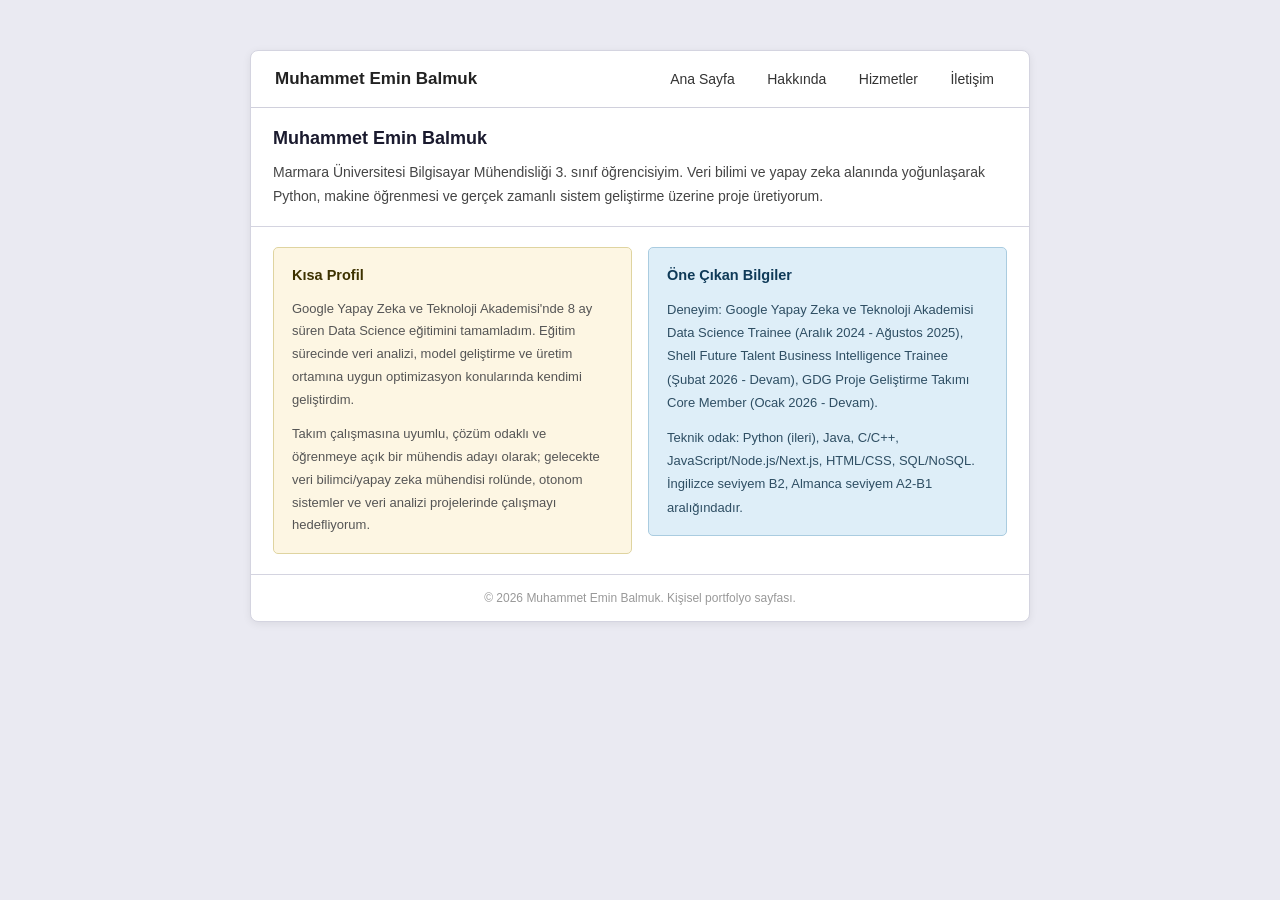
==== index.html @ 81279c02 "update" ====
﻿<!DOCTYPE html>
<html lang="tr">
<head>
    <meta charset="UTF-8">
    <meta name="viewport" content="width=device-width, initial-scale=1.0">
    <title>Muhammet Emin Balmuk - Portfolyo</title>
    <link rel="stylesheet" href="styles/style.css">
</head>
<body>

    <div class="wrapper">

        <!-- NAV BAR -->
        <nav>
            <span class="site-title">Muhammet Emin Balmuk</span>
            <ul>
                <li><a href="index.html" class="active">Ana Sayfa</a></li>
                <li><a href="hakkinda.html">Hakkında</a></li>
                <li><a href="hizmetler.html">Hizmetler</a></li>
                <li><a href="iletisim.html">İletişim</a></li>
            </ul>
        </nav>

        <!-- HEADER -->
        <header>
            <h1>Muhammet Emin Balmuk</h1>
            <p>
                Marmara Üniversitesi Bilgisayar Mühendisliği 3. sınıf öğrencisiyim. Veri bilimi ve yapay zeka
                alanında yoğunlaşarak Python, makine öğrenmesi ve gerçek zamanlı sistem geliştirme üzerine
                proje üretiyorum.
            </p>
        </header>

        <!-- MAIN CONTENT -->
        <main>
            <!-- Sol Sütun: İçerik -->
            <section class="content">
                <h2>Kısa Profil</h2>
                <p>
                    Google Yapay Zeka ve Teknoloji Akademisi'nde 8 ay süren Data Science eğitimini tamamladım.
                    Eğitim sürecinde veri analizi, model geliştirme ve üretim ortamına uygun optimizasyon
                    konularında kendimi geliştirdim.
                </p>
                <p>
                    Takım çalışmasına uyumlu, çözüm odaklı ve öğrenmeye açık bir mühendis adayı olarak;
                    gelecekte veri bilimci/yapay zeka mühendisi rolünde, otonom sistemler ve veri analizi
                    projelerinde çalışmayı hedefliyorum.
                </p>
            </section>

            <!-- Sağ Sütun: Yan Menü / Bilgi -->
            <aside class="sidebar">
                <h2>Öne Çıkan Bilgiler</h2>
                <p>
                    Deneyim: Google Yapay Zeka ve Teknoloji Akademisi Data Science Trainee (Aralık 2024 - Ağustos 2025),
                    Shell Future Talent Business Intelligence Trainee (Şubat 2026 - Devam),
                    GDG Proje Geliştirme Takımı Core Member (Ocak 2026 - Devam).
                </p>
                <p>
                    Teknik odak: Python (ileri), Java, C/C++, JavaScript/Node.js/Next.js, HTML/CSS,
                    SQL/NoSQL. İngilizce seviyem B2, Almanca seviyem A2-B1 aralığındadır.
                </p>
            </aside>
        </main>

        <!-- FOOTER -->
        <footer>
            <p>© 2026 Muhammet Emin Balmuk. Kişisel portfolyo sayfası.</p>
        </footer>

    </div>

</body>
</html>
---- styles/style.css ----
/* GENEL TASARIM */
* {
    box-sizing: border-box;
    margin: 0;
    padding: 0;
}

body {
    background-color: #eaeaf2;
    font-family: Arial, Helvetica, sans-serif;
    color: #333;
    padding: 50px 20px;
}

/* METİN ÖZELLİKLERİ */
h1, h2, p {
    line-height: 1.6;
}

/* WRAPPER BEYAZ KUTU */
.wrapper {
    max-width: 780px;
    margin: 0 auto;
    background-color: #ffffff;
    border: 1px solid #d4d4e0;
    border-radius: 8px;
    overflow: hidden;
    box-shadow: 0 2px 8px rgba(0,0,0,0.07);
}

/* YATAY MENÜ */
nav {
    display: flex;
    align-items: center;
    justify-content: space-between;
    padding: 14px 24px;
    border-bottom: 1px solid #d0d0dc;
}

.site-title {
    font-size: 17px;
    font-weight: bold;
    color: #222;
}

nav ul {
    list-style: none;
}

nav ul li {
    display: inline-block;   /* yatay menü için inline-block */
    margin-left: 6px;
}

/* HİYERARŞİK SEÇİCİ 1 — nav ul içindeki a bağlantıları */
nav ul li a {
    display: inline-block;
    text-decoration: none;
    color: #333;
    font-size: 14px;
    padding: 5px 10px;
    border-radius: 4px;
    border: 1px solid transparent;
    transition: color 0.2s, background-color 0.2s;
}

/* HOVER */
nav ul li a:hover {
    color: #2a5ba8;
    background-color: #dde8f8;
    border-color: #aac0e8;
}

/* HEADER */
header {
    padding: 16px 22px 18px;
    border-bottom: 1px solid #d4d4e0;
}

header h1 {
    font-size: 18px;
    color: #1a1a2e;
    margin-bottom: 8px;
}

header p {
    font-size: 14px;
    color: #444;
    line-height: 1.7;
    text-align: left;
}

.highlight {
    color: #2a6bbf;
    font-weight: normal;
}

/* MAIN */
main {
    padding: 20px 22px;
    font-size: 0;   /* inline-block boşluk sorununu giderir */
}

/* SOL SÜTUN */
.content {
    display: inline-block;   /* iki kutuyu yan yana getirmek için */
    width: calc(50% - 8px);
    margin-right: 16px;
    background-color: #fdf6e3;
    border: 1px solid #dfd4a0;
    border-radius: 5px;
    padding: 16px 18px;
    vertical-align: top;
    font-size: 14px;         /* main'deki font-size:0'dan sıfırlanmasın diye */
}

.content h2 {
    font-size: 14.5px;
    font-weight: bold;
    margin-bottom: 10px;
    color: #3d3200;
}

/* HİYERARŞİK SEÇİCİ 2 — .content içindeki p etiketleri */
.content p {
    font-size: 13px;
    color: #555;
    line-height: 1.75;
    text-align: left;
    margin-bottom: 12px;
}

.content p:last-child {
    margin-bottom: 0;
}

/* YAN BİLGİ SÜTUNU */
.sidebar {
    display: inline-block;
    width: calc(50% - 8px);
    background-color: #deeef8;
    border: 1px solid #aacce0;
    border-radius: 5px;
    padding: 16px 18px;
    vertical-align: top;
    font-size: 14px;
}

.sidebar h2 {
    font-size: 14.5px;
    font-weight: bold;
    margin-bottom: 10px;
    color: #0f3a58;
}

/* HİYERARŞİK SEÇİCİ 3 — .sidebar içindeki p etiketleri */
.sidebar p {
    font-size: 13px;
    color: #2e4e63;
    line-height: 1.8;
    text-align: left;
    margin-bottom: 11px;
}

.sidebar p:last-child {
    margin-bottom: 0;
}

/* FOOTER */
footer {
    border-top: 1px solid #d4d4e0;
    padding: 14px 22px;
    text-align: center;
}

footer p {
    font-size: 12px;
    color: #999;
    text-align: center;
    line-height: 1.5;
}

/* İLETİŞİM FORMU */
.contact-container {
    width: 600px;
    max-width: calc(100% - 44px);
    margin: 0 auto 20px;
    padding: 20px;
    border: 1px solid #d4d4e0;
    border-radius: 6px;
    background-color: #fafafe;
}

.contact-container h2 {
    font-size: 16px;
    margin-bottom: 12px;
    color: #1a1a2e;
}

.contact-container label {
    display: block;
    font-size: 13px;
    margin-bottom: 6px;
    color: #333;
}

.contact-container input,
.contact-container select,
.contact-container textarea {
    width: 100%;
    padding: 10px;
    margin-bottom: 14px;
    border: 1px solid #c9c9d8;
    border-radius: 4px;
    font-size: 13px;
    font-family: Arial, Helvetica, sans-serif;
}

.contact-container textarea {
    resize: vertical;
}

.contact-container button {
    background-color: #2a5ba8;
    color: #fff;
    border: none;
    padding: 10px 18px;
    border-radius: 4px;
    cursor: pointer;
    font-size: 13px;
}

.contact-container button:hover {
    background-color: #224a88;
}
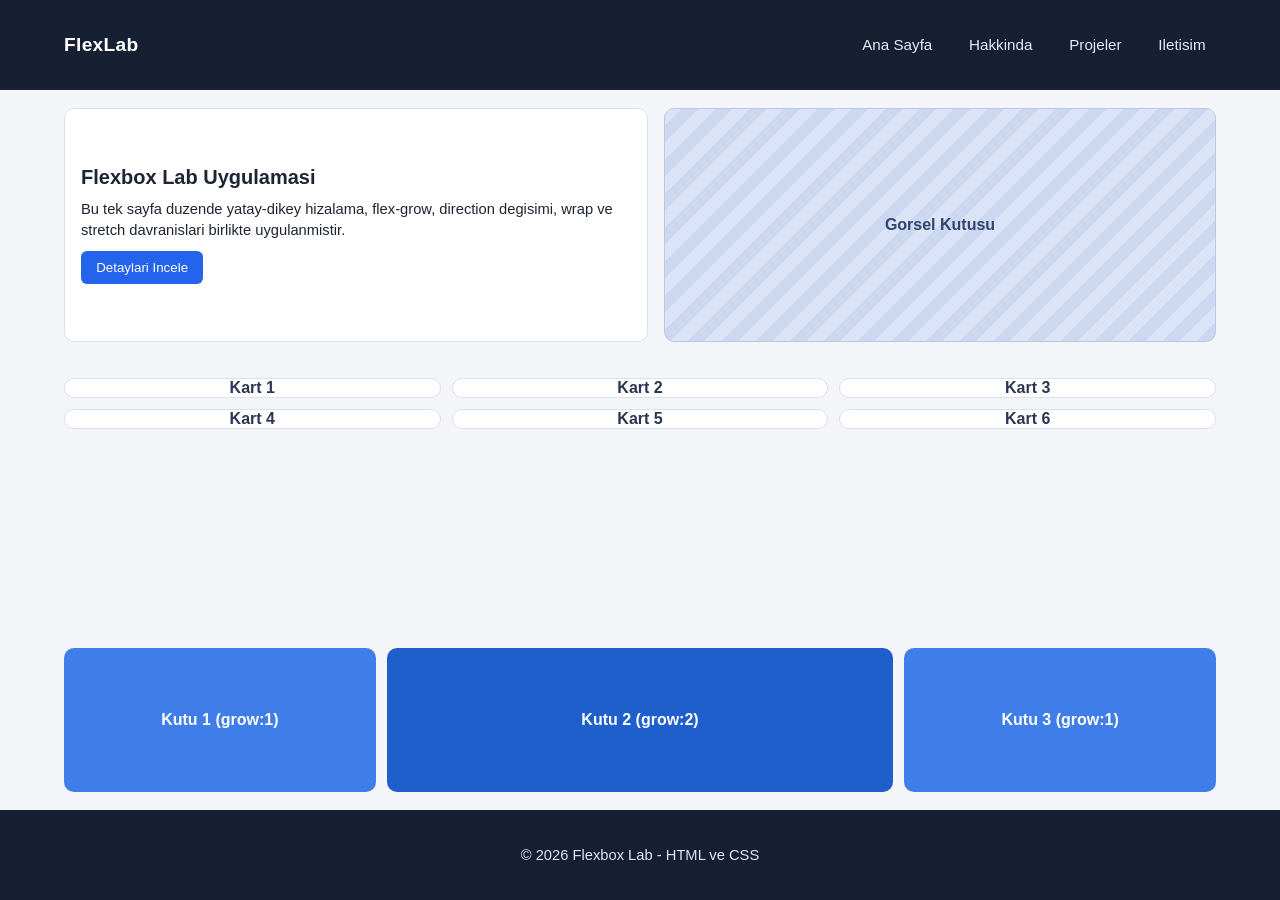
==== commit ea291ef4: "update" ====
--- a/index.html
+++ b/index.html
@@ -3,71 +3,51 @@
 <head>
     <meta charset="UTF-8">
     <meta name="viewport" content="width=device-width, initial-scale=1.0">
-    <title>Muhammet Emin Balmuk - Portfolyo</title>
+    <title>Lab Uygulamasi - Flexbox</title>
     <link rel="stylesheet" href="styles/style.css">
 </head>
 <body>
-
     <div class="wrapper">
-
-        <!-- NAV BAR -->
-        <nav>
-            <span class="site-title">Muhammet Emin Balmuk</span>
-            <ul>
-                <li><a href="index.html" class="active">Ana Sayfa</a></li>
-                <li><a href="hakkinda.html">Hakkında</a></li>
-                <li><a href="hizmetler.html">Hizmetler</a></li>
-                <li><a href="iletisim.html">İletişim</a></li>
+        <nav class="navbar">
+            <div class="logo">FlexLab</div>
+            <ul class="nav-links">
+                <li><a href="#">Ana Sayfa</a></li>
+                <li><a href="#">Hakkinda</a></li>
+                <li><a href="#">Projeler</a></li>
+                <li><a href="#">Iletisim</a></li>
             </ul>
         </nav>
 
-        <!-- HEADER -->
-        <header>
-            <h1>Muhammet Emin Balmuk</h1>
-            <p>
-                Marmara Üniversitesi Bilgisayar Mühendisliği 3. sınıf öğrencisiyim. Veri bilimi ve yapay zeka
-                alanında yoğunlaşarak Python, makine öğrenmesi ve gerçek zamanlı sistem geliştirme üzerine
-                proje üretiyorum.
-            </p>
-        </header>
+        <section class="hero">
+            <div class="hero-content">
+                <h1>Flexbox Lab Uygulamasi</h1>
+                <p>
+                    Bu tek sayfa duzende yatay-dikey hizalama, flex-grow, direction degisimi,
+                    wrap ve stretch davranislari birlikte uygulanmistir.
+                </p>
+                <button type="button">Detaylari Incele</button>
+            </div>
+            <div class="hero-image" aria-hidden="true">Gorsel Kutusu</div>
+        </section>
 
-        <!-- MAIN CONTENT -->
-        <main>
-            <!-- Sol Sütun: İçerik -->
-            <section class="content">
-                <h2>Kısa Profil</h2>
-                <p>
-                    Google Yapay Zeka ve Teknoloji Akademisi'nde 8 ay süren Data Science eğitimini tamamladım.
-                    Eğitim sürecinde veri analizi, model geliştirme ve üretim ortamına uygun optimizasyon
-                    konularında kendimi geliştirdim.
-                </p>
-                <p>
-                    Takım çalışmasına uyumlu, çözüm odaklı ve öğrenmeye açık bir mühendis adayı olarak;
-                    gelecekte veri bilimci/yapay zeka mühendisi rolünde, otonom sistemler ve veri analizi
-                    projelerinde çalışmayı hedefliyorum.
-                </p>
-            </section>
+        <section class="cards-section">
+            <article class="card">Kart 1</article>
+            <article class="card">Kart 2</article>
+            <article class="card">Kart 3</article>
+            <article class="card">Kart 4</article>
+            <article class="card">Kart 5</article>
+            <article class="card">Kart 6</article>
+        </section>
 
-            <!-- Sağ Sütun: Yan Menü / Bilgi -->
-            <aside class="sidebar">
-                <h2>Öne Çıkan Bilgiler</h2>
-                <p>
-                    Deneyim: Google Yapay Zeka ve Teknoloji Akademisi Data Science Trainee (Aralık 2024 - Ağustos 2025),
-                    Shell Future Talent Business Intelligence Trainee (Şubat 2026 - Devam),
-                    GDG Proje Geliştirme Takımı Core Member (Ocak 2026 - Devam).
-                </p>
-                <p>
-                    Teknik odak: Python (ileri), Java, C/C++, JavaScript/Node.js/Next.js, HTML/CSS,
-                    SQL/NoSQL. İngilizce seviyem B2, Almanca seviyem A2-B1 aralığındadır.
-                </p>
-            </aside>
-        </main>
+        <section class="grow-recap">
+            <div class="grow-box box-1">Kutu 1 (grow:1)</div>
+            <div class="grow-box box-2">Kutu 2 (grow:2)</div>
+            <div class="grow-box box-3">Kutu 3 (grow:1)</div>
+        </section>
 
-        <!-- FOOTER -->
-        <footer>
-            <p>© 2026 Muhammet Emin Balmuk. Kişisel portfolyo sayfası.</p>
+        <footer class="footer">
+            <p>© 2026 Flexbox Lab - HTML ve CSS</p>
         </footer>
-
     </div>
 
 </body>
--- a/styles/style.css
+++ b/styles/style.css
@@ -1,4 +1,3 @@
-/* GENEL TASARIM */
 * {
     box-sizing: border-box;
     margin: 0;
@@ -6,230 +5,188 @@
 }
 
 body {
-    background-color: #eaeaf2;
     font-family: Arial, Helvetica, sans-serif;
-    color: #333;
-    padding: 50px 20px;
+    background-color: #f3f5f9;
+    color: #1d2433;
 }
 
-/* METİN ÖZELLİKLERİ */
-h1, h2, p {
-    line-height: 1.6;
+.wrapper {
+    height: 100vh;
+    display: flex;
+    flex-direction: column;
 }
 
-/* WRAPPER BEYAZ KUTU */
-.wrapper {
-    max-width: 780px;
-    margin: 0 auto;
-    background-color: #ffffff;
-    border: 1px solid #d4d4e0;
-    border-radius: 8px;
-    overflow: hidden;
-    box-shadow: 0 2px 8px rgba(0,0,0,0.07);
+/* 1) NAVBAR - 10vh */
+.navbar {
+    height: 10vh;
+    padding: 0 5vw;
+    display: flex;
+    justify-content: space-between;
+    align-items: center;
+    background-color: #172033;
+    color: #fff;
 }
 
-/* YATAY MENÜ */
-nav {
-    display: flex;
-    align-items: center;
-    justify-content: space-between;
-    padding: 14px 24px;
-    border-bottom: 1px solid #d0d0dc;
+.logo {
+    font-size: 1.2rem;
+    font-weight: 700;
+    letter-spacing: 0.3px;
 }
 
-.site-title {
-    font-size: 17px;
-    font-weight: bold;
-    color: #222;
+.nav-links {
+    list-style: none;
+    display: flex;
+    gap: 1rem;
 }
 
-nav ul {
-    list-style: none;
+.nav-links a {
+    color: #e6ebf7;
+    text-decoration: none;
+    font-size: 0.95rem;
+    padding: 0.35rem 0.65rem;
+    border-radius: 6px;
 }
 
-nav ul li {
-    display: inline-block;   /* yatay menü için inline-block */
-    margin-left: 6px;
+.nav-links a:hover {
+    background-color: #25314b;
 }
 
-/* HİYERARŞİK SEÇİCİ 1 — nav ul içindeki a bağlantıları */
-nav ul li a {
-    display: inline-block;
-    text-decoration: none;
-    color: #333;
-    font-size: 14px;
-    padding: 5px 10px;
-    border-radius: 4px;
-    border: 1px solid transparent;
-    transition: color 0.2s, background-color 0.2s;
+/* 2) HERO - 30vh */
+.hero {
+    height: 30vh;
+    padding: 2vh 5vw;
+    display: flex;
+    flex-direction: row;
+    justify-content: space-between;
+    align-items: stretch;
+    gap: 1rem;
 }
 
-/* HOVER */
-nav ul li a:hover {
-    color: #2a5ba8;
-    background-color: #dde8f8;
-    border-color: #aac0e8;
+.hero-content,
+.hero-image {
+    flex: 1;
 }
 
-/* HEADER */
-header {
-    padding: 16px 22px 18px;
-    border-bottom: 1px solid #d4d4e0;
+.hero-content {
+    background-color: #ffffff;
+    border: 1px solid #d9e0ef;
+    border-radius: 10px;
+    padding: 1rem;
+    display: flex;
+    flex-direction: column;
+    justify-content: center;
+    gap: 0.6rem;
 }
 
-header h1 {
-    font-size: 18px;
-    color: #1a1a2e;
-    margin-bottom: 8px;
+.hero-content h1 {
+    font-size: 1.25rem;
 }
 
-header p {
-    font-size: 14px;
-    color: #444;
-    line-height: 1.7;
-    text-align: left;
+.hero-content p {
+    font-size: 0.92rem;
+    line-height: 1.45;
 }
 
-.highlight {
-    color: #2a6bbf;
-    font-weight: normal;
+.hero-content button {
+    width: fit-content;
+    border: none;
+    background-color: #2463eb;
+    color: #fff;
+    padding: 0.55rem 0.95rem;
+    border-radius: 6px;
+    cursor: pointer;
 }
 
-/* MAIN */
-main {
-    padding: 20px 22px;
-    font-size: 0;   /* inline-block boşluk sorununu giderir */
+.hero-image {
+    background: repeating-linear-gradient(
+        135deg,
+        #dbe3f6,
+        #dbe3f6 12px,
+        #ccd7f0 12px,
+        #ccd7f0 24px
+    );
+    border: 1px solid #b9c7e8;
+    border-radius: 10px;
+    display: flex;
+    justify-content: center;
+    align-items: center;
+    font-weight: 700;
+    color: #2f456e;
 }
 
-/* SOL SÜTUN */
-.content {
-    display: inline-block;   /* iki kutuyu yan yana getirmek için */
-    width: calc(50% - 8px);
-    margin-right: 16px;
-    background-color: #fdf6e3;
-    border: 1px solid #dfd4a0;
-    border-radius: 5px;
-    padding: 16px 18px;
-    vertical-align: top;
-    font-size: 14px;         /* main'deki font-size:0'dan sıfırlanmasın diye */
+/* 3) KARTLAR - 30vh */
+.cards-section {
+    height: 30vh;
+    padding: 2vh 5vw;
+    display: flex;
+    flex-wrap: wrap;
+    gap: 0.7rem;
+    align-content: flex-start;
 }
 
-.content h2 {
-    font-size: 14.5px;
-    font-weight: bold;
-    margin-bottom: 10px;
-    color: #3d3200;
+.card {
+    flex: 1 1 calc(33.333% - 0.7rem);
+    min-width: 160px;
+    background-color: #ffffff;
+    border: 1px solid #d9e0ef;
+    border-radius: 10px;
+    display: flex;
+    justify-content: center;
+    align-items: center;
+    font-weight: 700;
+    color: #2b3651;
 }
 
-/* HİYERARŞİK SEÇİCİ 2 — .content içindeki p etiketleri */
-.content p {
-    font-size: 13px;
-    color: #555;
-    line-height: 1.75;
-    text-align: left;
-    margin-bottom: 12px;
+/* 4) FLEX-GROW RECAP - 20vh */
+.grow-recap {
+    height: 20vh;
+    padding: 2vh 5vw;
+    display: flex;
+    align-items: stretch;
+    gap: 0.7rem;
 }
 
-.content p:last-child {
-    margin-bottom: 0;
+.grow-box {
+    border-radius: 10px;
+    display: flex;
+    justify-content: center;
+    align-items: center;
+    font-weight: 700;
+    color: #fff;
 }
 
-/* YAN BİLGİ SÜTUNU */
-.sidebar {
-    display: inline-block;
-    width: calc(50% - 8px);
-    background-color: #deeef8;
-    border: 1px solid #aacce0;
-    border-radius: 5px;
-    padding: 16px 18px;
-    vertical-align: top;
-    font-size: 14px;
+.box-1 {
+    flex-grow: 1;
+    background-color: #3f7de8;
 }
 
-.sidebar h2 {
-    font-size: 14.5px;
-    font-weight: bold;
-    margin-bottom: 10px;
-    color: #0f3a58;
+.box-2 {
+    flex-grow: 2;
+    background-color: #1e5fcb;
 }
 
-/* HİYERARŞİK SEÇİCİ 3 — .sidebar içindeki p etiketleri */
-.sidebar p {
-    font-size: 13px;
-    color: #2e4e63;
-    line-height: 1.8;
-    text-align: left;
-    margin-bottom: 11px;
+.box-3 {
+    flex-grow: 1;
+    background-color: #3f7de8;
 }
 
-.sidebar p:last-child {
-    margin-bottom: 0;
+/* 5) FOOTER - 10vh */
+.footer {
+    height: 10vh;
+    display: flex;
+    justify-content: center;
+    align-items: center;
+    background-color: #172033;
+    color: #dbe5ff;
+    font-size: 0.92rem;
 }
 
-/* FOOTER */
-footer {
-    border-top: 1px solid #d4d4e0;
-    padding: 14px 22px;
-    text-align: center;
+@media (max-width: 820px) {
+    .hero {
+        flex-direction: column;
+    }
+
+    .cards-section {
+        align-content: center;
+    }
 }
-
-footer p {
-    font-size: 12px;
-    color: #999;
-    text-align: center;
-    line-height: 1.5;
-}
-
-/* İLETİŞİM FORMU */
-.contact-container {
-    width: 600px;
-    max-width: calc(100% - 44px);
-    margin: 0 auto 20px;
-    padding: 20px;
-    border: 1px solid #d4d4e0;
-    border-radius: 6px;
-    background-color: #fafafe;
-}
-
-.contact-container h2 {
-    font-size: 16px;
-    margin-bottom: 12px;
-    color: #1a1a2e;
-}
-
-.contact-container label {
-    display: block;
-    font-size: 13px;
-    margin-bottom: 6px;
-    color: #333;
-}
-
-.contact-container input,
-.contact-container select,
-.contact-container textarea {
-    width: 100%;
-    padding: 10px;
-    margin-bottom: 14px;
-    border: 1px solid #c9c9d8;
-    border-radius: 4px;
-    font-size: 13px;
-    font-family: Arial, Helvetica, sans-serif;
-}
-
-.contact-container textarea {
-    resize: vertical;
-}
-
-.contact-container button {
-    background-color: #2a5ba8;
-    color: #fff;
-    border: none;
-    padding: 10px 18px;
-    border-radius: 4px;
-    cursor: pointer;
-    font-size: 13px;
-}
-
-.contact-container button:hover {
-    background-color: #224a88;
-}
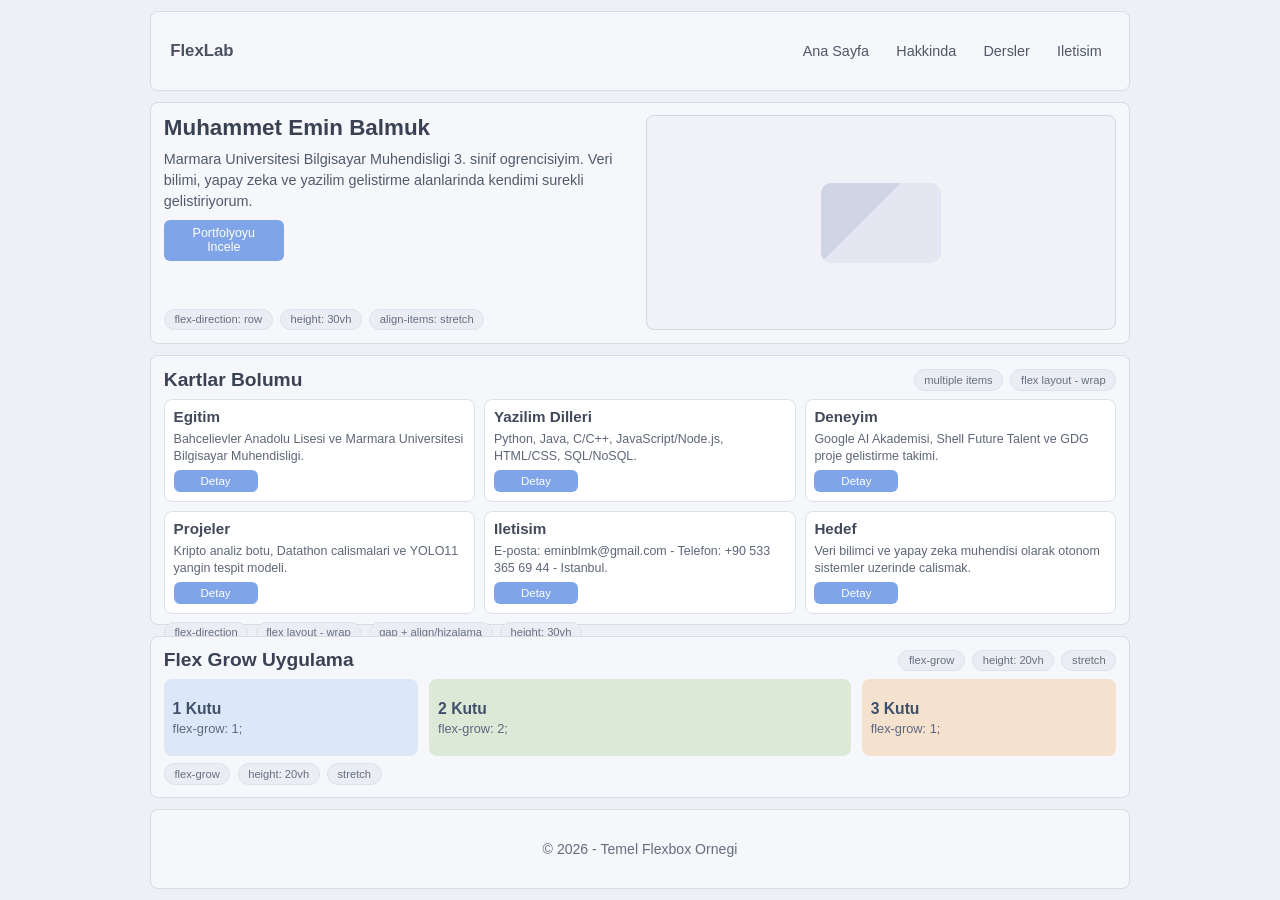
==== commit 8c85d494: "tasarım update" ====
--- a/index.html
+++ b/index.html
@@ -4,7 +4,7 @@
     <meta charset="UTF-8">
     <meta name="viewport" content="width=device-width, initial-scale=1.0">
     <title>Lab Uygulamasi - Flexbox</title>
-    <link rel="stylesheet" href="styles/style.css">
+    <link rel="stylesheet" href="style.css">
 </head>
 <body>
     <div class="wrapper">
@@ -13,40 +13,115 @@
             <ul class="nav-links">
                 <li><a href="#">Ana Sayfa</a></li>
                 <li><a href="#">Hakkinda</a></li>
-                <li><a href="#">Projeler</a></li>
+                <li><a href="#">Dersler</a></li>
                 <li><a href="#">Iletisim</a></li>
             </ul>
         </nav>
 
         <section class="hero">
             <div class="hero-content">
-                <h1>Flexbox Lab Uygulamasi</h1>
+                <h1>Muhammet Emin Balmuk</h1>
                 <p>
-                    Bu tek sayfa duzende yatay-dikey hizalama, flex-grow, direction degisimi,
-                    wrap ve stretch davranislari birlikte uygulanmistir.
+                    Marmara Universitesi Bilgisayar Muhendisligi 3. sinif ogrencisiyim.
+                    Veri bilimi, yapay zeka ve yazilim gelistirme alanlarinda kendimi
+                    surekli gelistiriyorum.
                 </p>
-                <button type="button">Detaylari Incele</button>
+                <button type="button">Portfolyoyu Incele</button>
+                <div class="meta-row">
+                    <span class="pill">flex-direction: row</span>
+                    <span class="pill">height: 30vh</span>
+                    <span class="pill">align-items: stretch</span>
+                </div>
             </div>
-            <div class="hero-image" aria-hidden="true">Gorsel Kutusu</div>
+            <div class="hero-image" aria-hidden="true">
+                <div class="image-shape"></div>
+            </div>
         </section>
 
-        <section class="cards-section">
-            <article class="card">Kart 1</article>
-            <article class="card">Kart 2</article>
-            <article class="card">Kart 3</article>
-            <article class="card">Kart 4</article>
-            <article class="card">Kart 5</article>
-            <article class="card">Kart 6</article>
+        <section class="cards-panel">
+            <div class="panel-head">
+                <h2>Kartlar Bolumu</h2>
+                <div class="meta-row compact">
+                    <span class="pill">multiple items</span>
+                    <span class="pill">flex layout - wrap</span>
+                </div>
+            </div>
+
+            <div class="cards-section">
+                <article class="card">
+                    <h3>Egitim</h3>
+                    <p>Bahcelievler Anadolu Lisesi ve Marmara Universitesi Bilgisayar Muhendisligi.</p>
+                    <button type="button">Detay</button>
+                </article>
+                <article class="card">
+                    <h3>Yazilim Dilleri</h3>
+                    <p>Python, Java, C/C++, JavaScript/Node.js, HTML/CSS, SQL/NoSQL.</p>
+                    <button type="button">Detay</button>
+                </article>
+                <article class="card">
+                    <h3>Deneyim</h3>
+                    <p>Google AI Akademisi, Shell Future Talent ve GDG proje gelistirme takimi.</p>
+                    <button type="button">Detay</button>
+                </article>
+                <article class="card">
+                    <h3>Projeler</h3>
+                    <p>Kripto analiz botu, Datathon calismalari ve YOLO11 yangin tespit modeli.</p>
+                    <button type="button">Detay</button>
+                </article>
+                <article class="card">
+                    <h3>Iletisim</h3>
+                    <p>E-posta: eminblmk@gmail.com - Telefon: +90 533 365 69 44 - Istanbul.</p>
+                    <button type="button">Detay</button>
+                </article>
+                <article class="card">
+                    <h3>Hedef</h3>
+                    <p>Veri bilimci ve yapay zeka muhendisi olarak otonom sistemler uzerinde calismak.</p>
+                    <button type="button">Detay</button>
+                </article>
+            </div>
+
+            <div class="meta-row">
+                <span class="pill">flex-direction</span>
+                <span class="pill">flex layout - wrap</span>
+                <span class="pill">gap + align/hizalama</span>
+                <span class="pill">height: 30vh</span>
+            </div>
         </section>
 
-        <section class="grow-recap">
-            <div class="grow-box box-1">Kutu 1 (grow:1)</div>
-            <div class="grow-box box-2">Kutu 2 (grow:2)</div>
-            <div class="grow-box box-3">Kutu 3 (grow:1)</div>
+        <section class="grow-panel">
+            <div class="panel-head">
+                <h2>Flex Grow Uygulama</h2>
+                <div class="meta-row compact">
+                    <span class="pill">flex-grow</span>
+                    <span class="pill">height: 20vh</span>
+                    <span class="pill">stretch</span>
+                </div>
+            </div>
+
+            <div class="grow-recap">
+                <div class="grow-box box-1">
+                    <h3>1 Kutu</h3>
+                    <p>flex-grow: 1;</p>
+                </div>
+                <div class="grow-box box-2">
+                    <h3>2 Kutu</h3>
+                    <p>flex-grow: 2;</p>
+                </div>
+                <div class="grow-box box-3">
+                    <h3>3 Kutu</h3>
+                    <p>flex-grow: 1;</p>
+                </div>
+            </div>
+
+            <div class="meta-row">
+                <span class="pill">flex-grow</span>
+                <span class="pill">height: 20vh</span>
+                <span class="pill">stretch</span>
+            </div>
         </section>
 
         <footer class="footer">
-            <p>© 2026 Flexbox Lab - HTML ve CSS</p>
+            <p>© 2026 - Temel Flexbox Ornegi</p>
         </footer>
     </div>
 
--- a/style.css
+++ b/style.css
@@ -0,0 +1,313 @@
+* {
+    box-sizing: border-box;
+    margin: 0;
+    padding: 0;
+}
+
+body {
+    font-family: Arial, Helvetica, sans-serif;
+    background-color: #eef0f5;
+    color: #2a3141;
+}
+
+.wrapper {
+    height: 100vh;
+    width: 86vw;
+    max-width: 980px;
+    margin: 0 auto;
+    padding: 1.2vh 0;
+    display: flex;
+    flex-direction: column;
+    gap: 1.2vh;
+}
+
+/* 1) Navbar - 10vh */
+.navbar {
+    height: 10vh;
+    padding: 0 1.2rem;
+    display: flex;
+    justify-content: space-between;
+    align-items: center;
+    background-color: #f6f7fb;
+    border: 1px solid #d8dbe4;
+    border-radius: 8px;
+}
+
+.logo {
+    font-size: 1.05rem;
+    font-weight: 700;
+    color: #4a5262;
+}
+
+.nav-links {
+    list-style: none;
+    display: flex;
+    gap: 0.7rem;
+}
+
+.nav-links a {
+    text-decoration: none;
+    color: #4f5768;
+    font-size: 0.9rem;
+    padding: 0.25rem 0.5rem;
+    border-radius: 6px;
+}
+
+.nav-links a:hover {
+    background-color: #e8ebf4;
+}
+
+/* 2) Hero - 30vh */
+.hero {
+    height: 30vh;
+    padding: 0.8rem;
+    display: flex;
+    flex-direction: row;
+    justify-content: space-between;
+    align-items: stretch;
+    gap: 0.9rem;
+    background-color: #f6f7fb;
+    border: 1px solid #d8dbe4;
+    border-radius: 8px;
+}
+
+.hero-content,
+.hero-image {
+    flex: 1;
+}
+
+.hero-content {
+    display: flex;
+    flex-direction: column;
+    justify-content: center;
+    gap: 0.5rem;
+}
+
+.hero-content h1 {
+    font-size: 1.4rem;
+    color: #394153;
+}
+
+.hero-content p {
+    font-size: 0.9rem;
+    line-height: 1.45;
+    color: #505a6d;
+}
+
+.hero-content button {
+    width: 120px;
+    border: none;
+    border-radius: 6px;
+    background-color: #7fa5e8;
+    color: #fff;
+    padding: 0.4rem 0.75rem;
+    font-size: 0.78rem;
+    cursor: pointer;
+}
+
+.hero-image {
+    display: flex;
+    justify-content: center;
+    align-items: center;
+    background-color: #f0f2f7;
+    border: 1px solid #d4d8e1;
+    border-radius: 8px;
+}
+
+.image-shape {
+    width: 120px;
+    height: 80px;
+    border-radius: 10px;
+    background: linear-gradient(135deg, #cfd5e4 40%, #e4e7f1 40%);
+}
+
+/* Meta labels */
+.meta-row {
+    display: flex;
+    flex-wrap: wrap;
+    gap: 0.45rem;
+    margin-top: auto;
+}
+
+.meta-row.compact {
+    margin-top: 0;
+}
+
+.pill {
+    display: inline-flex;
+    align-items: center;
+    justify-content: center;
+    border-radius: 999px;
+    border: 1px solid #dde1ea;
+    background-color: #eaedf4;
+    color: #686f80;
+    padding: 0.24rem 0.6rem;
+    font-size: 0.7rem;
+}
+
+/* 3) Cards - 30vh */
+.cards-panel {
+    height: 30vh;
+    padding: 0.8rem;
+    display: flex;
+    flex-direction: column;
+    background-color: #f6f7fb;
+    border: 1px solid #d8dbe4;
+    border-radius: 8px;
+}
+
+.panel-head {
+    display: flex;
+    justify-content: space-between;
+    align-items: center;
+    margin-bottom: 0.5rem;
+}
+
+.panel-head h2 {
+    font-size: 1.2rem;
+    color: #3a4254;
+}
+
+.cards-section {
+    flex: 1;
+    display: flex;
+    flex-wrap: wrap;
+    gap: 0.55rem;
+    align-content: flex-start;
+    margin-bottom: 0.5rem;
+}
+
+.card {
+    flex: 1 1 calc(33.333% - 0.55rem);
+    min-width: 170px;
+    display: flex;
+    flex-direction: column;
+    align-items: flex-start;
+    gap: 0.35rem;
+    padding: 0.55rem;
+    border: 1px solid #dce0e8;
+    border-radius: 8px;
+    background-color: #fff;
+}
+
+.card h3 {
+    font-size: 0.95rem;
+    color: #41495a;
+}
+
+.card p {
+    font-size: 0.78rem;
+    line-height: 1.35;
+    color: #5e6678;
+}
+
+.card button {
+    margin-top: auto;
+    width: 84px;
+    border: none;
+    border-radius: 6px;
+    background-color: #7fa5e8;
+    color: #fff;
+    padding: 0.3rem 0.5rem;
+    font-size: 0.72rem;
+    cursor: pointer;
+}
+
+/* 4) Flex-grow recap - 20vh */
+.grow-panel {
+    height: 20vh;
+    padding: 0.8rem;
+    display: flex;
+    flex-direction: column;
+    background-color: #f6f7fb;
+    border: 1px solid #d8dbe4;
+    border-radius: 8px;
+}
+
+.grow-recap {
+    flex: 1;
+    display: flex;
+    align-items: stretch;
+    gap: 0.7rem;
+    margin-bottom: 0.45rem;
+}
+
+.grow-box {
+    display: flex;
+    flex-direction: column;
+    justify-content: center;
+    align-items: flex-start;
+    gap: 0.2rem;
+    padding: 0.55rem;
+    border-radius: 8px;
+}
+
+.grow-box h3 {
+    font-size: 0.98rem;
+    color: #41506a;
+}
+
+.grow-box p {
+    font-size: 0.8rem;
+    color: #5d6880;
+}
+
+.box-1 {
+    flex-grow: 1;
+    background-color: #dce8f8;
+}
+
+.box-2 {
+    flex-grow: 2;
+    background-color: #dbe9d6;
+}
+
+.box-3 {
+    flex-grow: 1;
+    background-color: #f4e2cf;
+}
+
+/* 5) Footer - 10vh */
+.footer {
+    height: 10vh;
+    display: flex;
+    justify-content: center;
+    align-items: center;
+    background-color: #f6f7fb;
+    border: 1px solid #d8dbe4;
+    border-radius: 8px;
+    color: #646d7e;
+    font-size: 0.88rem;
+}
+
+@media (max-width: 820px) {
+    .wrapper {
+        width: 94vw;
+        height: auto;
+        min-height: 100vh;
+    }
+
+    .navbar,
+    .hero,
+    .cards-panel,
+    .grow-panel,
+    .footer {
+        height: auto;
+        min-height: 10vh;
+    }
+
+    .panel-head {
+        flex-direction: column;
+        align-items: flex-start;
+        gap: 0.5rem;
+    }
+
+    .hero {
+        flex-direction: column;
+    }
+
+    .cards-section,
+    .grow-recap {
+        align-content: stretch;
+    }
+}
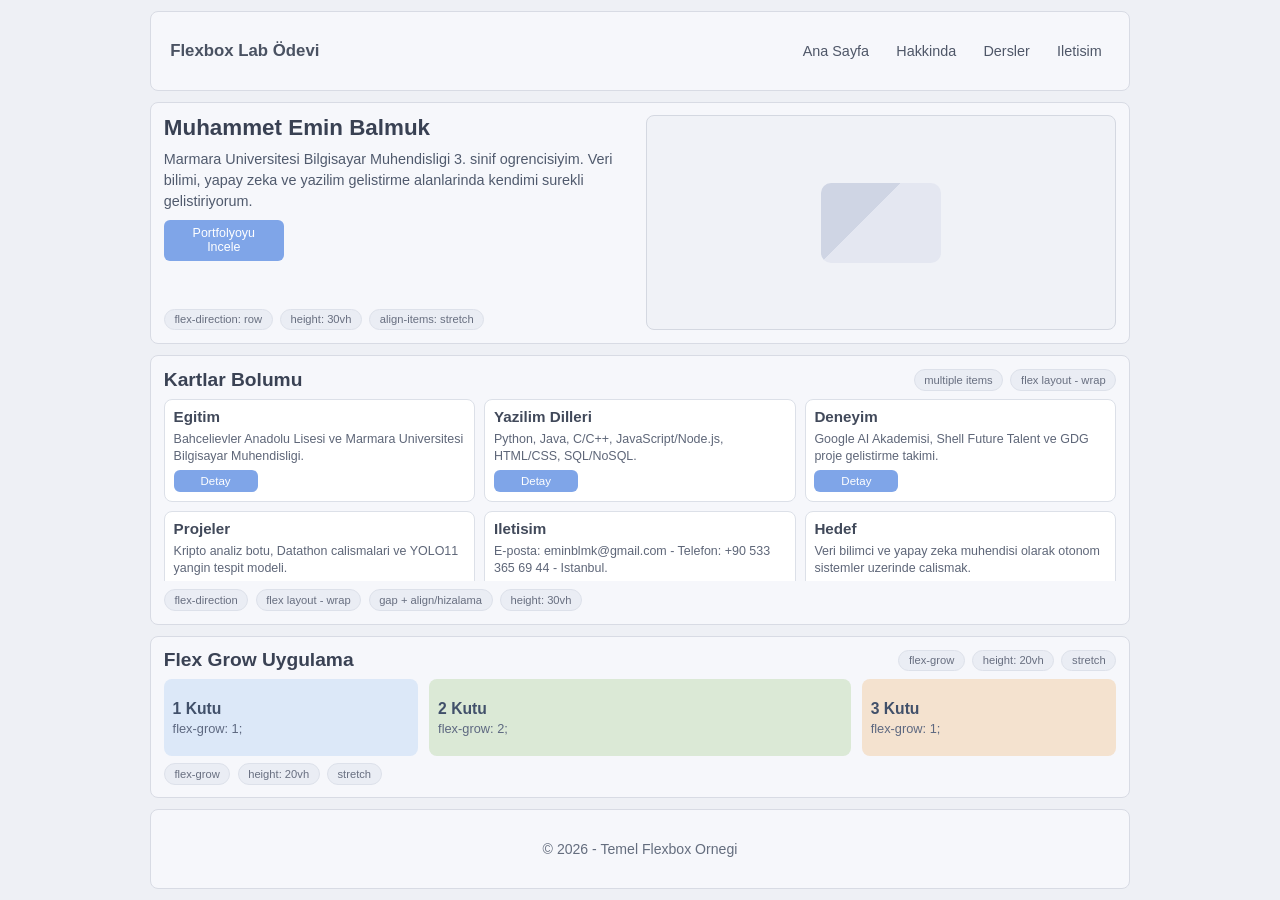
==== commit 03208385: "bug fiz" ====
--- a/index.html
+++ b/index.html
@@ -9,7 +9,7 @@
 <body>
     <div class="wrapper">
         <nav class="navbar">
-            <div class="logo">FlexLab</div>
+            <div class="logo">Flexbox Lab Ödevi</div>
             <ul class="nav-links">
                 <li><a href="#">Ana Sayfa</a></li>
                 <li><a href="#">Hakkinda</a></li>
@@ -47,37 +47,39 @@
                 </div>
             </div>
 
-            <div class="cards-section">
-                <article class="card">
-                    <h3>Egitim</h3>
-                    <p>Bahcelievler Anadolu Lisesi ve Marmara Universitesi Bilgisayar Muhendisligi.</p>
-                    <button type="button">Detay</button>
-                </article>
-                <article class="card">
-                    <h3>Yazilim Dilleri</h3>
-                    <p>Python, Java, C/C++, JavaScript/Node.js, HTML/CSS, SQL/NoSQL.</p>
-                    <button type="button">Detay</button>
-                </article>
-                <article class="card">
-                    <h3>Deneyim</h3>
-                    <p>Google AI Akademisi, Shell Future Talent ve GDG proje gelistirme takimi.</p>
-                    <button type="button">Detay</button>
-                </article>
-                <article class="card">
-                    <h3>Projeler</h3>
-                    <p>Kripto analiz botu, Datathon calismalari ve YOLO11 yangin tespit modeli.</p>
-                    <button type="button">Detay</button>
-                </article>
-                <article class="card">
-                    <h3>Iletisim</h3>
-                    <p>E-posta: eminblmk@gmail.com - Telefon: +90 533 365 69 44 - Istanbul.</p>
-                    <button type="button">Detay</button>
-                </article>
-                <article class="card">
-                    <h3>Hedef</h3>
-                    <p>Veri bilimci ve yapay zeka muhendisi olarak otonom sistemler uzerinde calismak.</p>
-                    <button type="button">Detay</button>
-                </article>
+            <div class="cards-wrap">
+                <div class="cards-section">
+                    <article class="card">
+                        <h3>Egitim</h3>
+                        <p>Bahcelievler Anadolu Lisesi ve Marmara Universitesi Bilgisayar Muhendisligi.</p>
+                        <button type="button">Detay</button>
+                    </article>
+                    <article class="card">
+                        <h3>Yazilim Dilleri</h3>
+                        <p>Python, Java, C/C++, JavaScript/Node.js, HTML/CSS, SQL/NoSQL.</p>
+                        <button type="button">Detay</button>
+                    </article>
+                    <article class="card">
+                        <h3>Deneyim</h3>
+                        <p>Google AI Akademisi, Shell Future Talent ve GDG proje gelistirme takimi.</p>
+                        <button type="button">Detay</button>
+                    </article>
+                    <article class="card">
+                        <h3>Projeler</h3>
+                        <p>Kripto analiz botu, Datathon calismalari ve YOLO11 yangin tespit modeli.</p>
+                        <button type="button">Detay</button>
+                    </article>
+                    <article class="card">
+                        <h3>Iletisim</h3>
+                        <p>E-posta: eminblmk@gmail.com - Telefon: +90 533 365 69 44 - Istanbul.</p>
+                        <button type="button">Detay</button>
+                    </article>
+                    <article class="card">
+                        <h3>Hedef</h3>
+                        <p>Veri bilimci ve yapay zeka muhendisi olarak otonom sistemler uzerinde calismak.</p>
+                        <button type="button">Detay</button>
+                    </article>
+                </div>
             </div>
 
             <div class="meta-row">
--- a/style.css
+++ b/style.css
@@ -168,13 +168,18 @@
     color: #3a4254;
 }
 
+.cards-wrap {
+    flex: 1;
+    min-height: 0;
+    overflow: auto;
+    margin-bottom: 0.5rem;
+}
+
 .cards-section {
-    flex: 1;
     display: flex;
     flex-wrap: wrap;
     gap: 0.55rem;
     align-content: flex-start;
-    margin-bottom: 0.5rem;
 }
 
 .card {
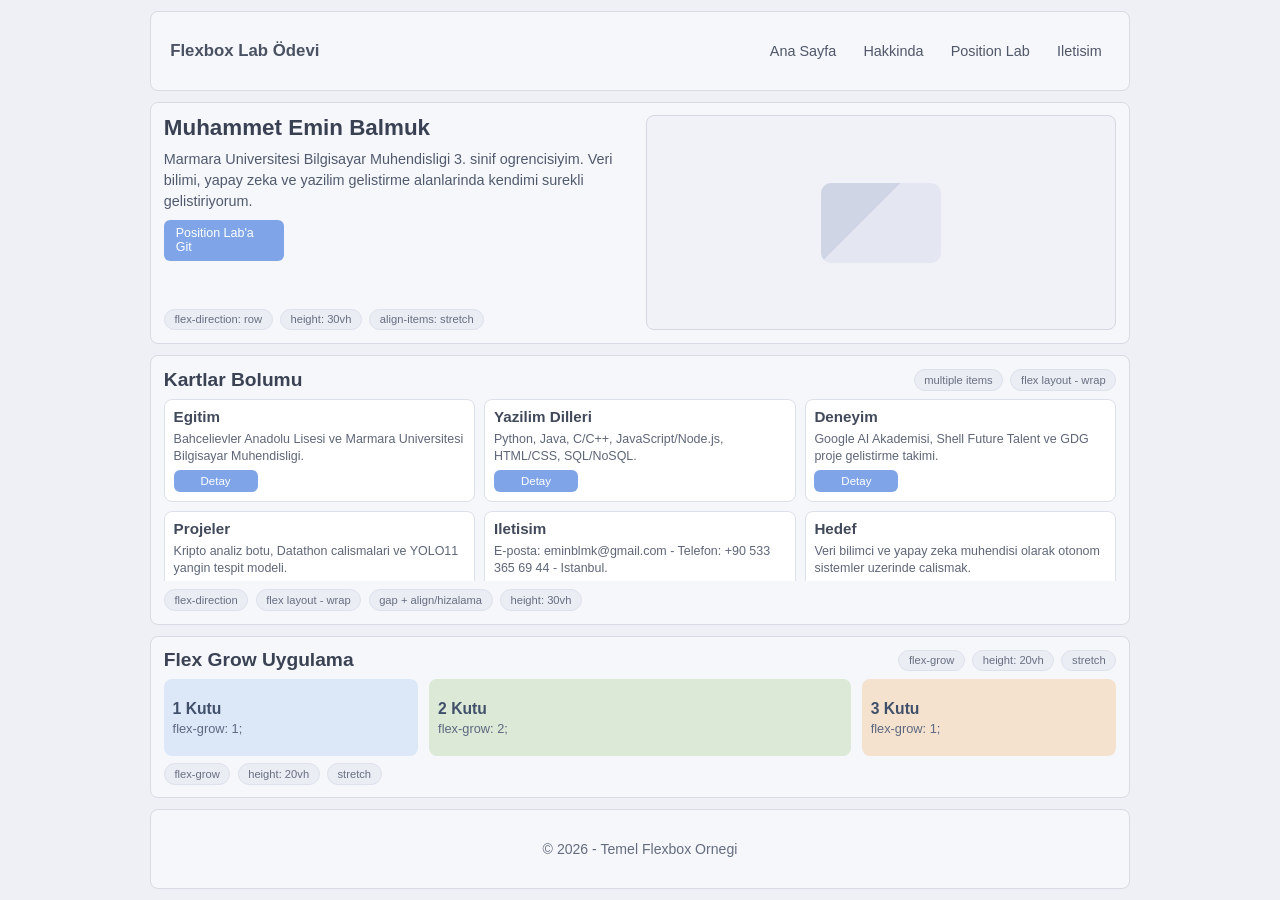
==== commit 4f0dbfe5: "etkinlik" ====
--- a/index.html
+++ b/index.html
@@ -8,15 +8,15 @@
 </head>
 <body>
     <div class="wrapper">
-        <nav class="navbar">
-            <div class="logo">Flexbox Lab Ödevi</div>
-            <ul class="nav-links">
-                <li><a href="#">Ana Sayfa</a></li>
-                <li><a href="#">Hakkinda</a></li>
-                <li><a href="#">Dersler</a></li>
-                <li><a href="#">Iletisim</a></li>
-            </ul>
-        </nav>
+        <nav class="navbar">
+            <div class="logo">Flexbox Lab Ödevi</div>
+            <ul class="nav-links">
+                <li><a href="index.html">Ana Sayfa</a></li>
+                <li><a href="hakkinda.html">Hakkinda</a></li>
+                <li><a href="lab-position.html">Position Lab</a></li>
+                <li><a href="iletisim.html">Iletisim</a></li>
+            </ul>
+        </nav>
 
         <section class="hero">
             <div class="hero-content">
@@ -26,10 +26,10 @@
                     Veri bilimi, yapay zeka ve yazilim gelistirme alanlarinda kendimi
                     surekli gelistiriyorum.
                 </p>
-                <button type="button">Portfolyoyu Incele</button>
-                <div class="meta-row">
-                    <span class="pill">flex-direction: row</span>
-                    <span class="pill">height: 30vh</span>
+                <a class="hero-link" href="lab-position.html">Position Lab'a Git</a>
+                <div class="meta-row">
+                    <span class="pill">flex-direction: row</span>
+                    <span class="pill">height: 30vh</span>
                     <span class="pill">align-items: stretch</span>
                 </div>
             </div>
--- a/style.css
+++ b/style.css
@@ -94,7 +94,8 @@
     color: #505a6d;
 }
 
-.hero-content button {
+.hero-content button,
+.hero-link {
     width: 120px;
     border: none;
     border-radius: 6px;
@@ -103,6 +104,13 @@
     padding: 0.4rem 0.75rem;
     font-size: 0.78rem;
     cursor: pointer;
+}
+
+.hero-link {
+    display: inline-flex;
+    align-items: center;
+    justify-content: center;
+    text-decoration: none;
 }
 
 .hero-image {
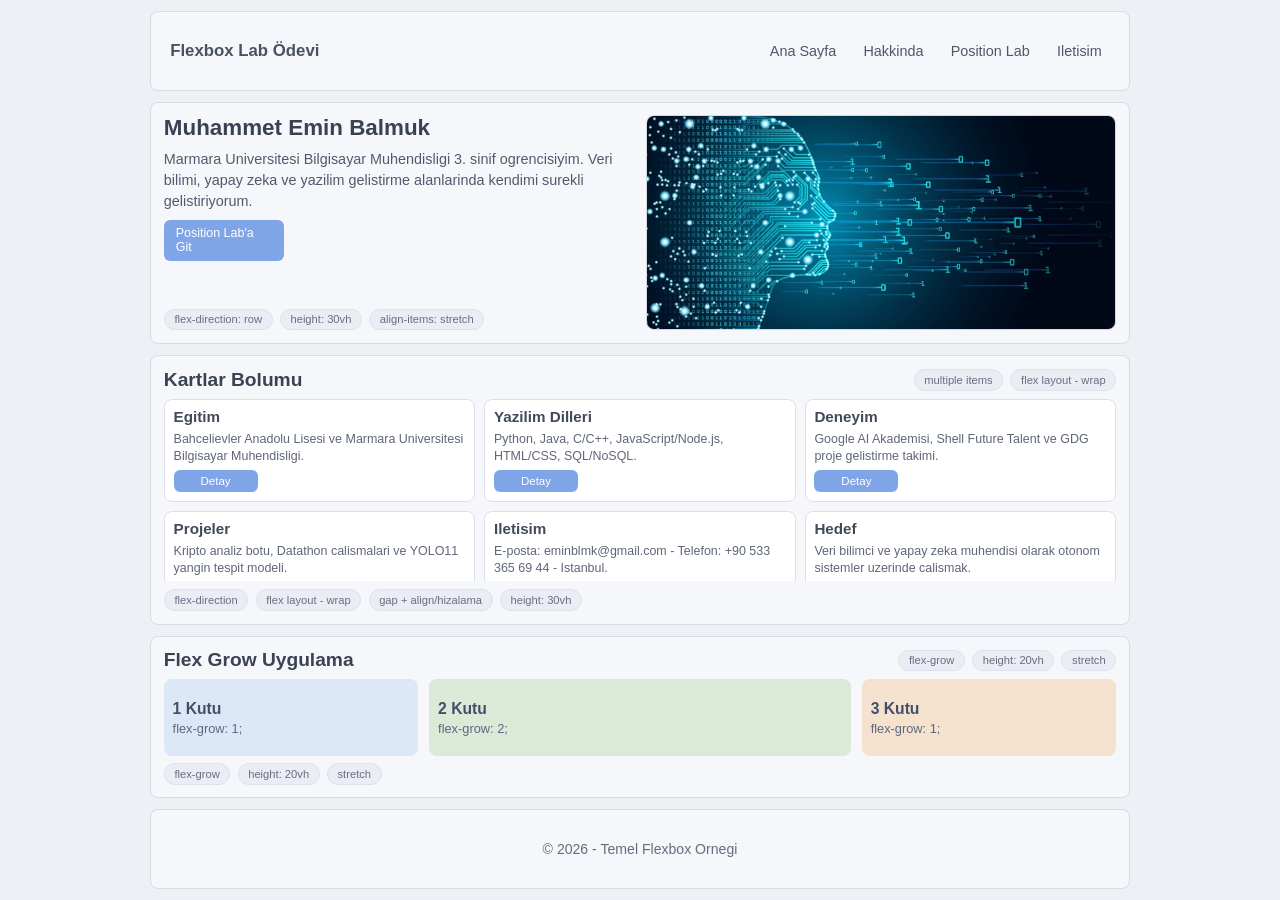
==== commit 10f6cd0d: "image update" ====
--- a/index.html
+++ b/index.html
@@ -33,10 +33,10 @@
                     <span class="pill">align-items: stretch</span>
                 </div>
             </div>
-            <div class="hero-image" aria-hidden="true">
-                <div class="image-shape"></div>
-            </div>
-        </section>
+            <div class="hero-image">
+                <img src="resim.jpg" alt="Muhammet Emin Balmuk portre gorseli" class="hero-photo">
+            </div>
+        </section>
 
         <section class="cards-panel">
             <div class="panel-head">
--- a/style.css
+++ b/style.css
@@ -120,13 +120,14 @@
     background-color: #f0f2f7;
     border: 1px solid #d4d8e1;
     border-radius: 8px;
-}
-
-.image-shape {
-    width: 120px;
-    height: 80px;
-    border-radius: 10px;
-    background: linear-gradient(135deg, #cfd5e4 40%, #e4e7f1 40%);
+    overflow: hidden;
+}
+
+.hero-photo {
+    width: 100%;
+    height: 100%;
+    object-fit: cover;
+    display: block;
 }
 
 /* Meta labels */
@@ -324,3 +325,166 @@
         align-content: stretch;
     }
 }
+
+/* Shared content-page styles merged from styles/style.css */
+body.content-page {
+    background-color: #f3f5f9;
+    color: #1d2433;
+}
+
+body.content-page .wrapper {
+    height: 100vh;
+    display: flex;
+    flex-direction: column;
+    width: auto;
+    max-width: none;
+    margin: 0;
+    padding: 0;
+    gap: 0;
+}
+
+body.content-page nav:not(.navbar) {
+    height: 10vh;
+    padding: 0 5vw;
+    display: flex;
+    justify-content: space-between;
+    align-items: center;
+    background-color: #172033;
+    color: #fff;
+}
+
+body.content-page .site-title {
+    font-size: 1.2rem;
+    font-weight: 700;
+    letter-spacing: 0.3px;
+}
+
+body.content-page nav:not(.navbar) ul {
+    list-style: none;
+    display: flex;
+    gap: 1rem;
+}
+
+body.content-page nav:not(.navbar) a {
+    color: #e6ebf7;
+    text-decoration: none;
+    font-size: 0.95rem;
+    padding: 0.35rem 0.65rem;
+    border-radius: 6px;
+}
+
+body.content-page nav:not(.navbar) a:hover,
+body.content-page nav:not(.navbar) a.active {
+    background-color: #25314b;
+}
+
+body.content-page header:not(.page-title) {
+    padding: 2vh 5vw;
+    background-color: #ffffff;
+    border-top: 1px solid #d9e0ef;
+    border-bottom: 1px solid #d9e0ef;
+}
+
+body.content-page header:not(.page-title) h1 {
+    margin-bottom: 0.75rem;
+    font-size: 1.9rem;
+}
+
+body.content-page header:not(.page-title) p {
+    max-width: 880px;
+    font-size: 1rem;
+    line-height: 1.6;
+}
+
+body.content-page main:not(.page) {
+    flex: 1;
+    padding: 2vh 5vw;
+    display: flex;
+    gap: 1rem;
+}
+
+body.content-page .content,
+body.content-page .sidebar {
+    background-color: #ffffff;
+    border: 1px solid #d9e0ef;
+    border-radius: 10px;
+    padding: 1.2rem;
+}
+
+body.content-page .content {
+    flex: 2;
+}
+
+body.content-page .sidebar {
+    flex: 1;
+}
+
+body.content-page .content h2,
+body.content-page .sidebar h2,
+body.content-page .contact-redirect h2 {
+    margin-bottom: 0.75rem;
+    color: #20324e;
+}
+
+body.content-page .content p,
+body.content-page .sidebar p,
+body.content-page .contact-redirect p {
+    line-height: 1.65;
+    margin-bottom: 1rem;
+}
+
+body.content-page .content p:last-child,
+body.content-page .sidebar p:last-child,
+body.content-page .contact-redirect p:last-child {
+    margin-bottom: 0;
+}
+
+body.content-page .contact-redirect {
+    margin: 0 5vw 2vh;
+    padding: 1.2rem;
+    background-color: #ffffff;
+    border: 1px solid #d9e0ef;
+    border-radius: 10px;
+}
+
+body.content-page .form-link {
+    display: inline-flex;
+    align-items: center;
+    justify-content: center;
+    width: fit-content;
+    border: none;
+    background-color: #2463eb;
+    color: #fff;
+    padding: 0.55rem 0.95rem;
+    border-radius: 6px;
+    text-decoration: none;
+}
+
+body.content-page footer:not(.footer) {
+    height: 10vh;
+    display: flex;
+    justify-content: center;
+    align-items: center;
+    background-color: #172033;
+    color: #dbe5ff;
+    font-size: 0.92rem;
+}
+
+@media (max-width: 820px) {
+    body.content-page .wrapper {
+        height: auto;
+        min-height: 100vh;
+    }
+
+    body.content-page nav:not(.navbar) {
+        height: auto;
+        min-height: 10vh;
+        padding: 1rem 5vw;
+        flex-direction: column;
+        gap: 0.75rem;
+    }
+
+    body.content-page main:not(.page) {
+        flex-direction: column;
+    }
+}
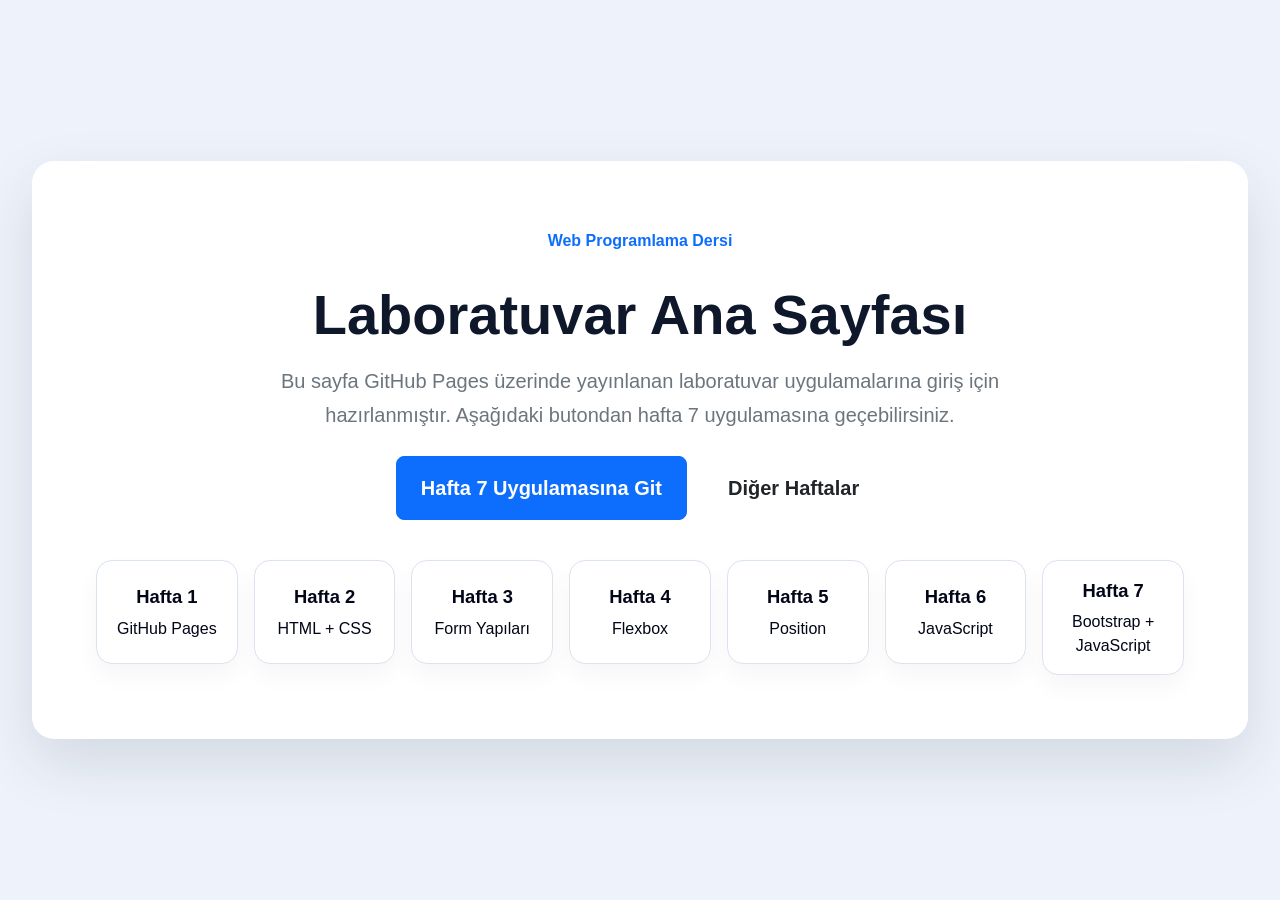
==== commit 7490f21d: "hafta7 ödev bootstrap" ====
--- a/index.html
+++ b/index.html
@@ -1,131 +1,81 @@
-﻿<!DOCTYPE html>
-<html lang="tr">
-<head>
-    <meta charset="UTF-8">
-    <meta name="viewport" content="width=device-width, initial-scale=1.0">
-    <title>Lab Uygulamasi - Flexbox</title>
-    <link rel="stylesheet" href="style.css">
-</head>
-<body>
-    <div class="wrapper">
-        <nav class="navbar">
-            <div class="logo">Flexbox Lab Ödevi</div>
-            <ul class="nav-links">
-                <li><a href="index.html">Ana Sayfa</a></li>
-                <li><a href="hakkinda.html">Hakkinda</a></li>
-                <li><a href="lab-position.html">Position Lab</a></li>
-                <li><a href="iletisim.html">Iletisim</a></li>
-            </ul>
-        </nav>
-
-        <section class="hero">
-            <div class="hero-content">
-                <h1>Muhammet Emin Balmuk</h1>
-                <p>
-                    Marmara Universitesi Bilgisayar Muhendisligi 3. sinif ogrencisiyim.
-                    Veri bilimi, yapay zeka ve yazilim gelistirme alanlarinda kendimi
-                    surekli gelistiriyorum.
-                </p>
-                <a class="hero-link" href="lab-position.html">Position Lab'a Git</a>
-                <div class="meta-row">
-                    <span class="pill">flex-direction: row</span>
-                    <span class="pill">height: 30vh</span>
-                    <span class="pill">align-items: stretch</span>
-                </div>
-            </div>
-            <div class="hero-image">
-                <img src="resim.jpg" alt="Muhammet Emin Balmuk portre gorseli" class="hero-photo">
+<!DOCTYPE html>
+<html lang="tr">
+<head>
+    <meta charset="UTF-8">
+    <meta name="viewport" content="width=device-width, initial-scale=1.0">
+    <title>Laboratuvar Ana Sayfası</title>
+    <link href="https://cdn.jsdelivr.net/npm/bootstrap@5.3.3/dist/css/bootstrap.min.css" rel="stylesheet">
+    <link rel="stylesheet" href="styles/index.css">
+</head>
+<body class="home-page">
+    <main class="home-shell">
+        <section class="home-card">
+            <span class="badge rounded-pill text-bg-primary-subtle text-primary px-4 py-2 fs-6">
+                Web Programlama Dersi
+            </span>
+
+            <h1 class="display-4 fw-bold mt-4 mb-3">Laboratuvar Ana Sayfası</h1>
+            <p class="lead text-secondary mx-auto">
+                Bu sayfa GitHub Pages üzerinde yayınlanan laboratuvar uygulamalarına giriş için
+                hazırlanmıştır. Aşağıdaki butondan hafta 7 uygulamasına geçebilirsiniz.
+            </p>
+
+            <div class="d-flex flex-column flex-sm-row justify-content-center gap-3 mt-4">
+                <a class="btn btn-primary btn-lg px-4 py-3 fw-semibold" href="hafta7.html">
+                    Hafta 7 Uygulamasına Git
+                </a>
+                <a class="btn btn-secondary-subtle btn-lg px-4 py-3 fw-semibold" href="#haftalar">
+                    Diğer Haftalar
+                </a>
+            </div>
+
+            <div id="haftalar" class="row g-3 mt-4 text-center">
+                <div class="col-12 col-sm-6 col-lg">
+                    <a class="week-tile" href="README.md">
+                        <strong>Hafta 1</strong>
+                        <span>GitHub Pages</span>
+                    </a>
+                </div>
+                <div class="col-12 col-sm-6 col-lg">
+                    <a class="week-tile" href="hakkinda.html">
+                        <strong>Hafta 2</strong>
+                        <span>HTML + CSS</span>
+                    </a>
+                </div>
+                <div class="col-12 col-sm-6 col-lg">
+                    <a class="week-tile" href="iletisim-form.html">
+                        <strong>Hafta 3</strong>
+                        <span>Form Yapıları</span>
+                    </a>
+                </div>
+                <div class="col-12 col-sm-6 col-lg">
+                    <a class="week-tile" href="index.html">
+                        <strong>Hafta 4</strong>
+                        <span>Flexbox</span>
+                    </a>
+                </div>
+                <div class="col-12 col-sm-6 col-lg">
+                    <a class="week-tile" href="lab-position.html">
+                        <strong>Hafta 5</strong>
+                        <span>Position</span>
+                    </a>
+                </div>
+                <div class="col-12 col-sm-6 col-lg">
+                    <a class="week-tile" href="iletisim.html">
+                        <strong>Hafta 6</strong>
+                        <span>JavaScript</span>
+                    </a>
+                </div>
+                <div class="col-12 col-sm-6 col-lg">
+                    <a class="week-tile" href="hafta7.html">
+                        <strong>Hafta 7</strong>
+                        <span>Bootstrap + JavaScript</span>
+                    </a>
+                </div>
             </div>
         </section>
-
-        <section class="cards-panel">
-            <div class="panel-head">
-                <h2>Kartlar Bolumu</h2>
-                <div class="meta-row compact">
-                    <span class="pill">multiple items</span>
-                    <span class="pill">flex layout - wrap</span>
-                </div>
-            </div>
-
-            <div class="cards-wrap">
-                <div class="cards-section">
-                    <article class="card">
-                        <h3>Egitim</h3>
-                        <p>Bahcelievler Anadolu Lisesi ve Marmara Universitesi Bilgisayar Muhendisligi.</p>
-                        <button type="button">Detay</button>
-                    </article>
-                    <article class="card">
-                        <h3>Yazilim Dilleri</h3>
-                        <p>Python, Java, C/C++, JavaScript/Node.js, HTML/CSS, SQL/NoSQL.</p>
-                        <button type="button">Detay</button>
-                    </article>
-                    <article class="card">
-                        <h3>Deneyim</h3>
-                        <p>Google AI Akademisi, Shell Future Talent ve GDG proje gelistirme takimi.</p>
-                        <button type="button">Detay</button>
-                    </article>
-                    <article class="card">
-                        <h3>Projeler</h3>
-                        <p>Kripto analiz botu, Datathon calismalari ve YOLO11 yangin tespit modeli.</p>
-                        <button type="button">Detay</button>
-                    </article>
-                    <article class="card">
-                        <h3>Iletisim</h3>
-                        <p>E-posta: eminblmk@gmail.com - Telefon: +90 533 365 69 44 - Istanbul.</p>
-                        <button type="button">Detay</button>
-                    </article>
-                    <article class="card">
-                        <h3>Hedef</h3>
-                        <p>Veri bilimci ve yapay zeka muhendisi olarak otonom sistemler uzerinde calismak.</p>
-                        <button type="button">Detay</button>
-                    </article>
-                </div>
-            </div>
-
-            <div class="meta-row">
-                <span class="pill">flex-direction</span>
-                <span class="pill">flex layout - wrap</span>
-                <span class="pill">gap + align/hizalama</span>
-                <span class="pill">height: 30vh</span>
-            </div>
-        </section>
-
-        <section class="grow-panel">
-            <div class="panel-head">
-                <h2>Flex Grow Uygulama</h2>
-                <div class="meta-row compact">
-                    <span class="pill">flex-grow</span>
-                    <span class="pill">height: 20vh</span>
-                    <span class="pill">stretch</span>
-                </div>
-            </div>
-
-            <div class="grow-recap">
-                <div class="grow-box box-1">
-                    <h3>1 Kutu</h3>
-                    <p>flex-grow: 1;</p>
-                </div>
-                <div class="grow-box box-2">
-                    <h3>2 Kutu</h3>
-                    <p>flex-grow: 2;</p>
-                </div>
-                <div class="grow-box box-3">
-                    <h3>3 Kutu</h3>
-                    <p>flex-grow: 1;</p>
-                </div>
-            </div>
-
-            <div class="meta-row">
-                <span class="pill">flex-grow</span>
-                <span class="pill">height: 20vh</span>
-                <span class="pill">stretch</span>
-            </div>
-        </section>
-
-        <footer class="footer">
-            <p>© 2026 - Temel Flexbox Ornegi</p>
-        </footer>
-    </div>
-
-</body>
-</html>
+    </main>
+
+    <script src="https://cdn.jsdelivr.net/npm/bootstrap@5.3.3/dist/js/bootstrap.bundle.min.js"></script>
+</body>
+</html>
--- a/styles/index.css
+++ b/styles/index.css
@@ -0,0 +1,71 @@
+body.home-page {
+    min-height: 100vh;
+    margin: 0;
+    background: #eef3fb;
+    color: #0f172a;
+    font-family: Arial, Helvetica, sans-serif;
+}
+
+.home-shell {
+    min-height: 100vh;
+    display: flex;
+    align-items: center;
+    justify-content: center;
+    padding: 2rem;
+}
+
+.home-card {
+    width: min(100%, 1280px);
+    padding: clamp(2rem, 5vw, 4rem);
+    border-radius: 22px;
+    background: #ffffff;
+    box-shadow: 0 24px 60px rgba(15, 23, 42, 0.12);
+    text-align: center;
+}
+
+.home-card .lead {
+    max-width: 760px;
+    line-height: 1.7;
+}
+
+.week-tile {
+    min-height: 104px;
+    display: flex;
+    flex-direction: column;
+    align-items: center;
+    justify-content: center;
+    gap: 0.35rem;
+    padding: 1rem;
+    border: 1px solid #dbe3ef;
+    border-radius: 16px;
+    background: #ffffff;
+    color: #020617;
+    text-decoration: none;
+    box-shadow: 0 12px 24px rgba(15, 23, 42, 0.04);
+    transition: transform 0.2s ease, border-color 0.2s ease, box-shadow 0.2s ease;
+}
+
+.week-tile:hover {
+    transform: translateY(-3px);
+    border-color: #2f6fed;
+    box-shadow: 0 16px 30px rgba(47, 111, 237, 0.12);
+}
+
+.week-tile strong {
+    font-size: 1.15rem;
+}
+
+.week-tile span {
+    font-size: 1rem;
+}
+
+@media (max-width: 768px) {
+    .home-shell {
+        align-items: flex-start;
+        padding: 1rem;
+    }
+
+    .home-card {
+        border-radius: 16px;
+    }
+}
